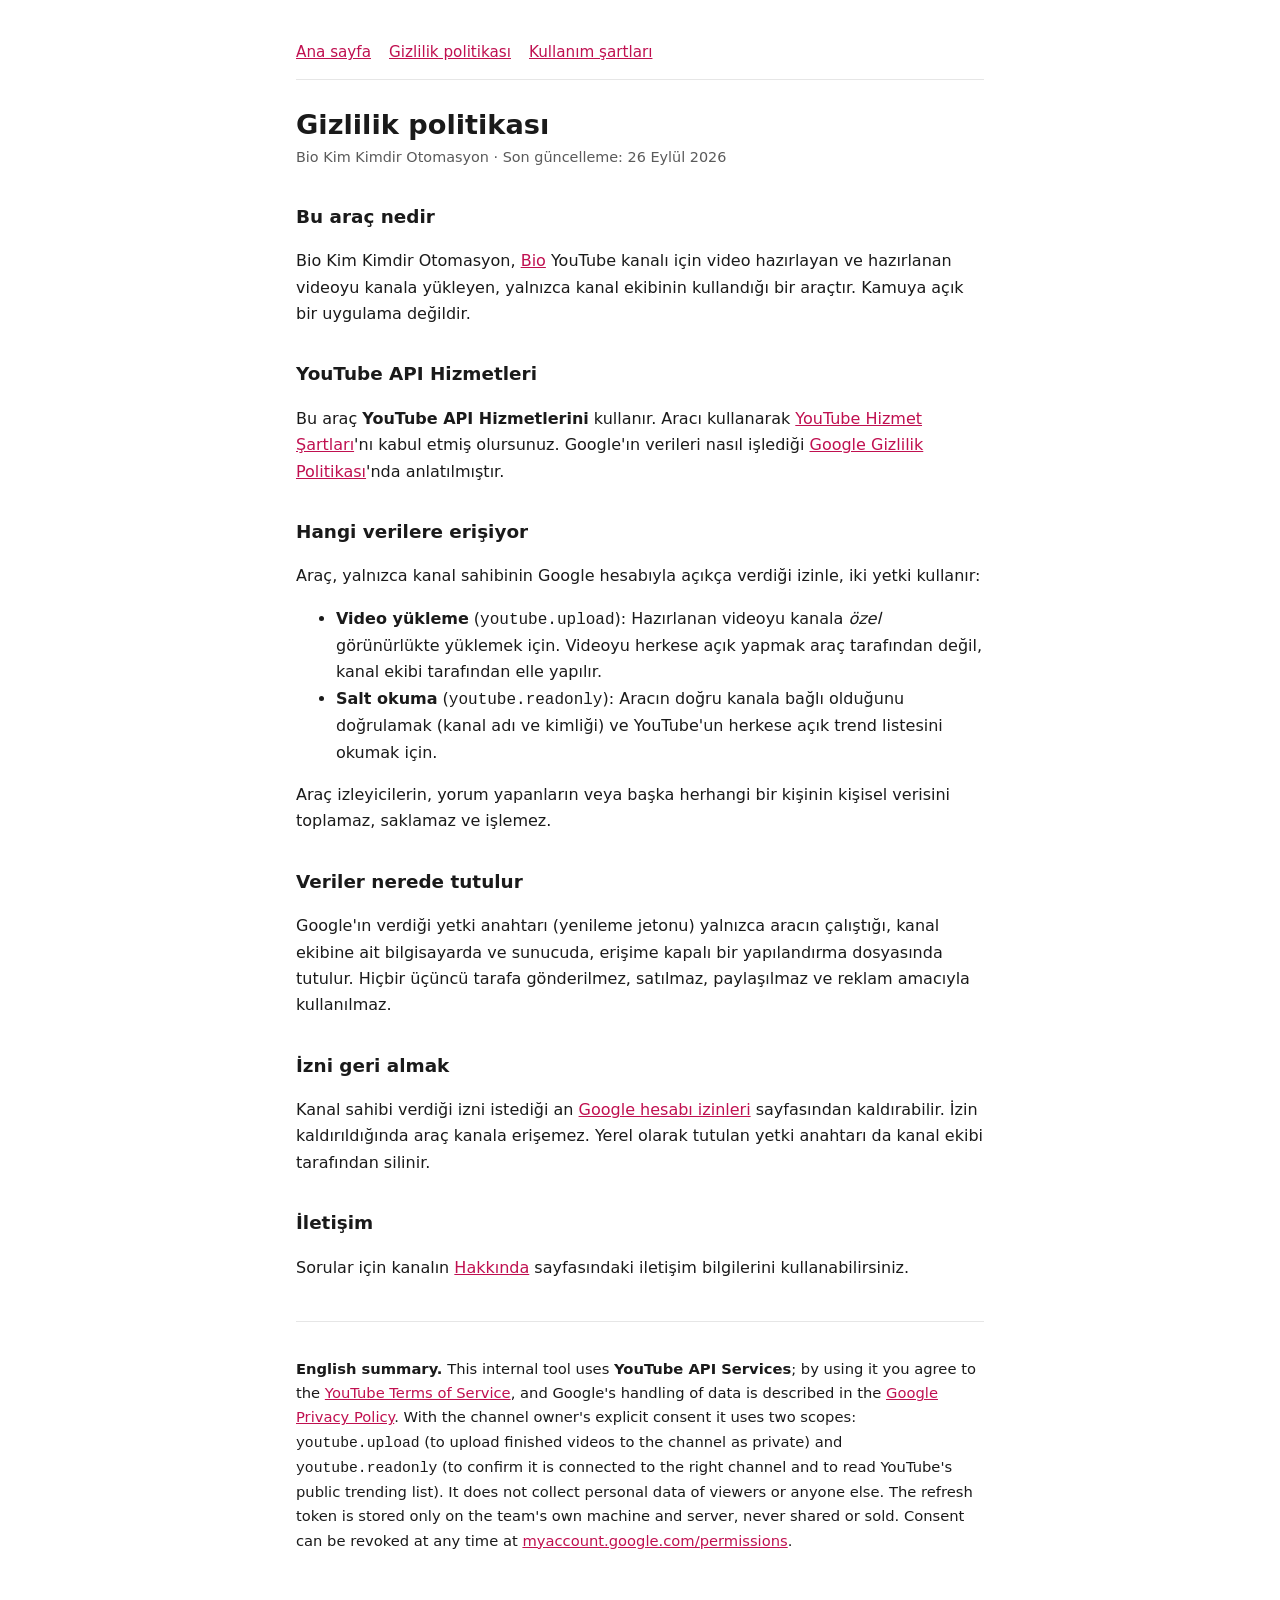
==== gizlilik.html @ 10186ee3 "Gizlilik politikasi, kullanim sartlari ve ana sayfa Google Auth Platform'da OAuth uygulamasini Ureti" ====
<!doctype html>
<html lang="tr">
<head>
<meta charset="utf-8">
<meta name="viewport" content="width=device-width, initial-scale=1">
<title>Bio Gizlilik Politikası</title>
<link rel="stylesheet" href="stil.css">
</head>
<body>
<main>
<nav><a href="index.html">Ana sayfa</a><a href="gizlilik.html">Gizlilik politikası</a><a href="sartlar.html">Kullanım şartları</a></nav>
<h1>Gizlilik politikası</h1>
<p class="alt">Bio Kim Kimdir Otomasyon · Son güncelleme: 26 Eylül 2026</p>

<h2>Bu araç nedir</h2>
<p>Bio Kim Kimdir Otomasyon, <a href="https://www.youtube.com/@biokimkimdir">Bio</a> YouTube kanalı için video hazırlayan ve hazırlanan videoyu kanala yükleyen, yalnızca kanal ekibinin kullandığı bir araçtır. Kamuya açık bir uygulama değildir.</p>

<h2>YouTube API Hizmetleri</h2>
<p>Bu araç <strong>YouTube API Hizmetlerini</strong> kullanır. Aracı kullanarak <a href="https://www.youtube.com/t/terms">YouTube Hizmet Şartları</a>'nı kabul etmiş olursunuz. Google'ın verileri nasıl işlediği <a href="https://policies.google.com/privacy">Google Gizlilik Politikası</a>'nda anlatılmıştır.</p>

<h2>Hangi verilere erişiyor</h2>
<p>Araç, yalnızca kanal sahibinin Google hesabıyla açıkça verdiği izinle, iki yetki kullanır:</p>
<ul>
<li><strong>Video yükleme</strong> (<code>youtube.upload</code>): Hazırlanan videoyu kanala <em>özel</em> görünürlükte yüklemek için. Videoyu herkese açık yapmak araç tarafından değil, kanal ekibi tarafından elle yapılır.</li>
<li><strong>Salt okuma</strong> (<code>youtube.readonly</code>): Aracın doğru kanala bağlı olduğunu doğrulamak (kanal adı ve kimliği) ve YouTube'un herkese açık trend listesini okumak için.</li>
</ul>
<p>Araç izleyicilerin, yorum yapanların veya başka herhangi bir kişinin kişisel verisini toplamaz, saklamaz ve işlemez.</p>

<h2>Veriler nerede tutulur</h2>
<p>Google'ın verdiği yetki anahtarı (yenileme jetonu) yalnızca aracın çalıştığı, kanal ekibine ait bilgisayarda ve sunucuda, erişime kapalı bir yapılandırma dosyasında tutulur. Hiçbir üçüncü tarafa gönderilmez, satılmaz, paylaşılmaz ve reklam amacıyla kullanılmaz.</p>

<h2>İzni geri almak</h2>
<p>Kanal sahibi verdiği izni istediği an <a href="https://myaccount.google.com/permissions">Google hesabı izinleri</a> sayfasından kaldırabilir. İzin kaldırıldığında araç kanala erişemez. Yerel olarak tutulan yetki anahtarı da kanal ekibi tarafından silinir.</p>

<h2>İletişim</h2>
<p>Sorular için kanalın <a href="https://www.youtube.com/@biokimkimdir/about">Hakkında</a> sayfasındaki iletişim bilgilerini kullanabilirsiniz.</p>

<div class="en">
<p><strong>English summary.</strong> This internal tool uses <strong>YouTube API Services</strong>; by using it you agree to the <a href="https://www.youtube.com/t/terms">YouTube Terms of Service</a>, and Google's handling of data is described in the <a href="https://policies.google.com/privacy">Google Privacy Policy</a>. With the channel owner's explicit consent it uses two scopes: <code>youtube.upload</code> (to upload finished videos to the channel as private) and <code>youtube.readonly</code> (to confirm it is connected to the right channel and to read YouTube's public trending list). It does not collect personal data of viewers or anyone else. The refresh token is stored only on the team's own machine and server, never shared or sold. Consent can be revoked at any time at <a href="https://myaccount.google.com/permissions">myaccount.google.com/permissions</a>.</p>
</div>
</main>
</body>
</html>
---- stil.css ----
:root{--zemin:#ffffff;--yazi:#1a1a1a;--soluk:#5a5a5a;--vurgu:#c01050;--cizgi:#e6e6e6}
@media (prefers-color-scheme:dark){:root{--zemin:#0e0e0e;--yazi:#ececec;--soluk:#a0a0a0;--vurgu:#ff4d8d;--cizgi:#2a2a2a}}
*{box-sizing:border-box}
body{margin:0;background:var(--zemin);color:var(--yazi);font:16px/1.65 system-ui,-apple-system,"Segoe UI",Roboto,sans-serif}
main{max-width:720px;margin:0 auto;padding:40px 16px 64px}
h1{font-size:1.7rem;line-height:1.25;margin:0 0 4px}
h2{font-size:1.15rem;margin:32px 0 8px}
p,li{color:var(--yazi)}
.alt{color:var(--soluk);font-size:.9rem;margin:0 0 28px}
a{color:var(--vurgu)}
nav{display:flex;gap:18px;flex-wrap:wrap;border-bottom:1px solid var(--cizgi);padding-bottom:14px;margin-bottom:28px;font-size:.95rem}
.en{border-top:1px solid var(--cizgi);margin-top:40px;padding-top:20px;color:var(--soluk);font-size:.92rem}
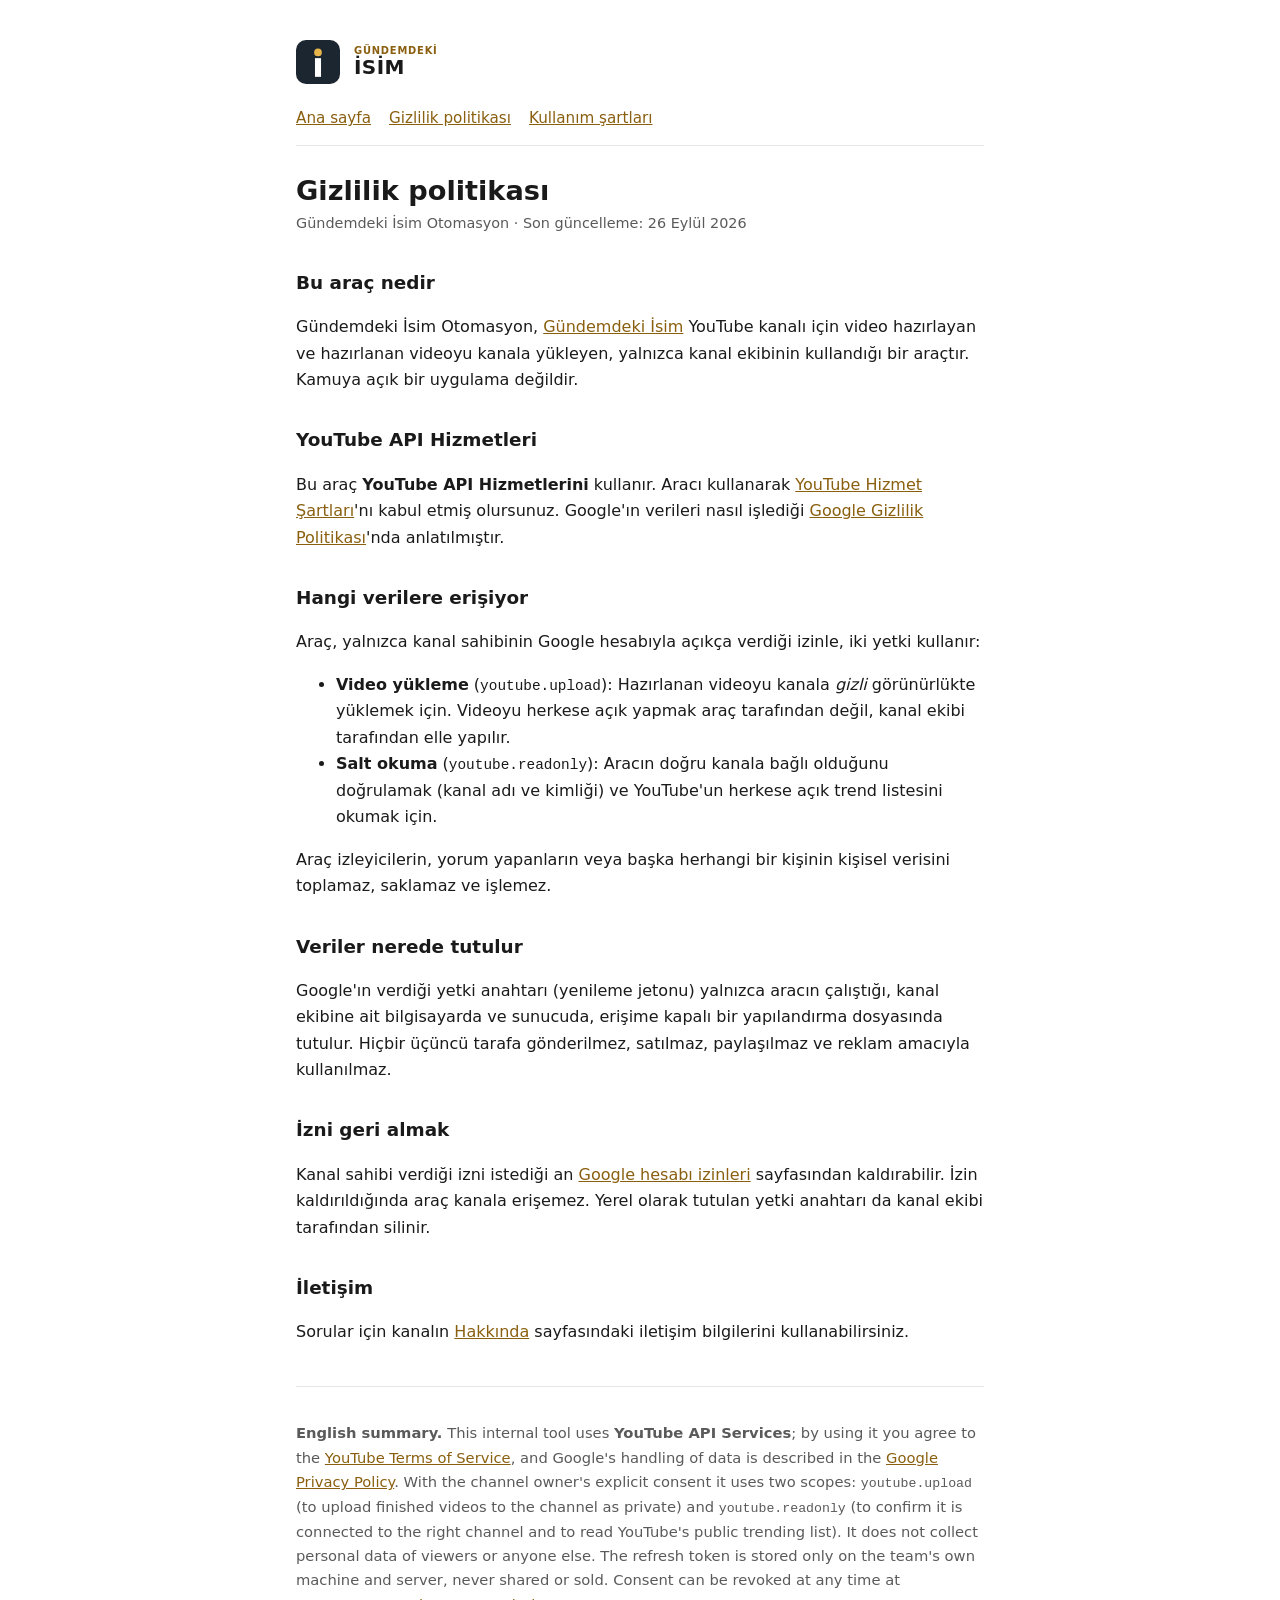
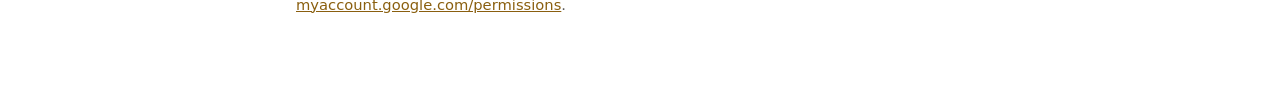
==== commit 0dc06ae2: "Yeni marka: Gundemdeki Isim Kanal Bio Kim Kimdir'den Gundemdeki Isim'e (@gundemdekiisim) gecti. Sayf" ====
--- a/gizlilik.html
+++ b/gizlilik.html
@@ -3,17 +3,18 @@
 <head>
 <meta charset="utf-8">
 <meta name="viewport" content="width=device-width, initial-scale=1">
-<title>Bio Gizlilik Politikası</title>
+<title>Gizlilik Politikası</title>
 <link rel="stylesheet" href="stil.css">
 </head>
 <body>
 <main>
+<header><svg width="44" height="44" viewBox="0 0 800 800" aria-hidden="true"><rect width="800" height="800" fill="#1B2631"/><circle cx="400" cy="225" r="70" fill="#E8B54A"/><rect x="345" y="330" width="110" height="340" fill="#fff"/></svg><div class="marka"><small>GÜNDEMDEKİ</small>İSİM</div></header>
 <nav><a href="index.html">Ana sayfa</a><a href="gizlilik.html">Gizlilik politikası</a><a href="sartlar.html">Kullanım şartları</a></nav>
 <h1>Gizlilik politikası</h1>
-<p class="alt">Bio Kim Kimdir Otomasyon · Son güncelleme: 26 Eylül 2026</p>
+<p class="alt">Gündemdeki İsim Otomasyon · Son güncelleme: 26 Eylül 2026</p>
 
 <h2>Bu araç nedir</h2>
-<p>Bio Kim Kimdir Otomasyon, <a href="https://www.youtube.com/@biokimkimdir">Bio</a> YouTube kanalı için video hazırlayan ve hazırlanan videoyu kanala yükleyen, yalnızca kanal ekibinin kullandığı bir araçtır. Kamuya açık bir uygulama değildir.</p>
+<p>Gündemdeki İsim Otomasyon, <a href="https://www.youtube.com/@gundemdekiisim">Gündemdeki İsim</a> YouTube kanalı için video hazırlayan ve hazırlanan videoyu kanala yükleyen, yalnızca kanal ekibinin kullandığı bir araçtır. Kamuya açık bir uygulama değildir.</p>
 
 <h2>YouTube API Hizmetleri</h2>
 <p>Bu araç <strong>YouTube API Hizmetlerini</strong> kullanır. Aracı kullanarak <a href="https://www.youtube.com/t/terms">YouTube Hizmet Şartları</a>'nı kabul etmiş olursunuz. Google'ın verileri nasıl işlediği <a href="https://policies.google.com/privacy">Google Gizlilik Politikası</a>'nda anlatılmıştır.</p>
@@ -21,7 +22,7 @@
 <h2>Hangi verilere erişiyor</h2>
 <p>Araç, yalnızca kanal sahibinin Google hesabıyla açıkça verdiği izinle, iki yetki kullanır:</p>
 <ul>
-<li><strong>Video yükleme</strong> (<code>youtube.upload</code>): Hazırlanan videoyu kanala <em>özel</em> görünürlükte yüklemek için. Videoyu herkese açık yapmak araç tarafından değil, kanal ekibi tarafından elle yapılır.</li>
+<li><strong>Video yükleme</strong> (<code>youtube.upload</code>): Hazırlanan videoyu kanala <em>gizli</em> görünürlükte yüklemek için. Videoyu herkese açık yapmak araç tarafından değil, kanal ekibi tarafından elle yapılır.</li>
 <li><strong>Salt okuma</strong> (<code>youtube.readonly</code>): Aracın doğru kanala bağlı olduğunu doğrulamak (kanal adı ve kimliği) ve YouTube'un herkese açık trend listesini okumak için.</li>
 </ul>
 <p>Araç izleyicilerin, yorum yapanların veya başka herhangi bir kişinin kişisel verisini toplamaz, saklamaz ve işlemez.</p>
@@ -33,7 +34,7 @@
 <p>Kanal sahibi verdiği izni istediği an <a href="https://myaccount.google.com/permissions">Google hesabı izinleri</a> sayfasından kaldırabilir. İzin kaldırıldığında araç kanala erişemez. Yerel olarak tutulan yetki anahtarı da kanal ekibi tarafından silinir.</p>
 
 <h2>İletişim</h2>
-<p>Sorular için kanalın <a href="https://www.youtube.com/@biokimkimdir/about">Hakkında</a> sayfasındaki iletişim bilgilerini kullanabilirsiniz.</p>
+<p>Sorular için kanalın <a href="https://www.youtube.com/@gundemdekiisim/about">Hakkında</a> sayfasındaki iletişim bilgilerini kullanabilirsiniz.</p>
 
 <div class="en">
 <p><strong>English summary.</strong> This internal tool uses <strong>YouTube API Services</strong>; by using it you agree to the <a href="https://www.youtube.com/t/terms">YouTube Terms of Service</a>, and Google's handling of data is described in the <a href="https://policies.google.com/privacy">Google Privacy Policy</a>. With the channel owner's explicit consent it uses two scopes: <code>youtube.upload</code> (to upload finished videos to the channel as private) and <code>youtube.readonly</code> (to confirm it is connected to the right channel and to read YouTube's public trending list). It does not collect personal data of viewers or anyone else. The refresh token is stored only on the team's own machine and server, never shared or sold. Consent can be revoked at any time at <a href="https://myaccount.google.com/permissions">myaccount.google.com/permissions</a>.</p>
--- a/stil.css
+++ b/stil.css
@@ -1,12 +1,16 @@
-:root{--zemin:#ffffff;--yazi:#1a1a1a;--soluk:#5a5a5a;--vurgu:#c01050;--cizgi:#e6e6e6}
-@media (prefers-color-scheme:dark){:root{--zemin:#0e0e0e;--yazi:#ececec;--soluk:#a0a0a0;--vurgu:#ff4d8d;--cizgi:#2a2a2a}}
+:root{--zemin:#ffffff;--yazi:#1a1a1a;--soluk:#5a5a5a;--vurgu:#8a5f0f;--cizgi:#e6e6e6;--altin:#E8B54A}
+@media (prefers-color-scheme:dark){:root{--zemin:#1B2631;--yazi:#F2EFE8;--soluk:#C8D0D6;--vurgu:#E8B54A;--cizgi:#2E3B48}}
 *{box-sizing:border-box}
 body{margin:0;background:var(--zemin);color:var(--yazi);font:16px/1.65 system-ui,-apple-system,"Segoe UI",Roboto,sans-serif}
 main{max-width:720px;margin:0 auto;padding:40px 16px 64px}
+header{display:flex;align-items:center;gap:14px;margin-bottom:22px}
+header svg{flex:none;border-radius:10px}
+.marka{font-weight:700;letter-spacing:.02em;line-height:1.15;font-size:1.25rem}
+.marka small{display:block;color:var(--vurgu);font-size:.62rem;letter-spacing:.08em}
 h1{font-size:1.7rem;line-height:1.25;margin:0 0 4px}
 h2{font-size:1.15rem;margin:32px 0 8px}
-p,li{color:var(--yazi)}
 .alt{color:var(--soluk);font-size:.9rem;margin:0 0 28px}
 a{color:var(--vurgu)}
 nav{display:flex;gap:18px;flex-wrap:wrap;border-bottom:1px solid var(--cizgi);padding-bottom:14px;margin-bottom:28px;font-size:.95rem}
 .en{border-top:1px solid var(--cizgi);margin-top:40px;padding-top:20px;color:var(--soluk);font-size:.92rem}
+code{font-size:.9em}
